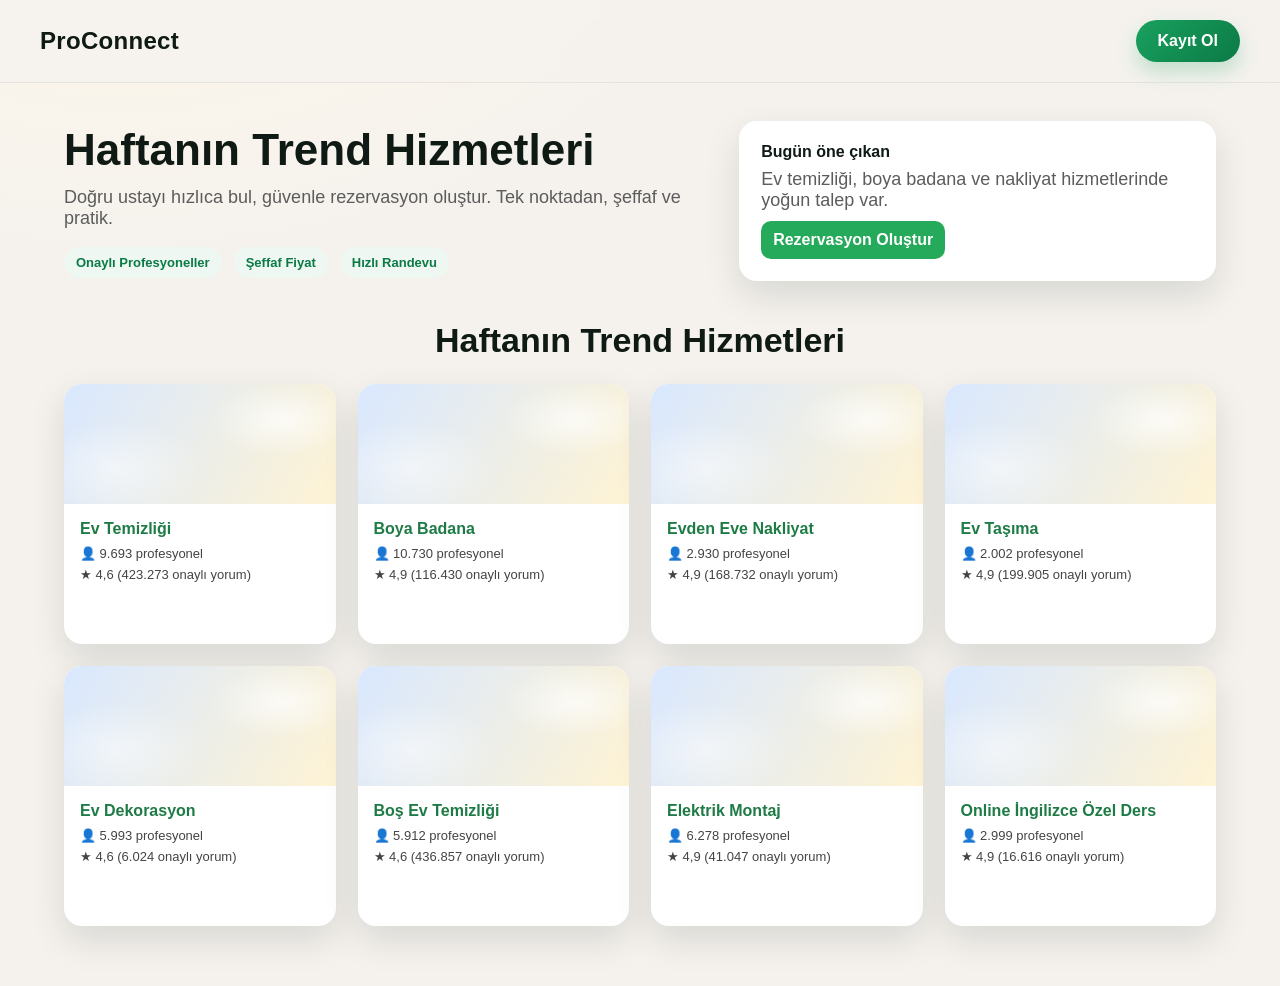
==== proconnect/src/main/resources/static/index.html @ a39aab66 "was edited frontend The main page was redesigned and a reservation button was created." ====
<!DOCTYPE html>
<html lang="tr">
<head>
    <meta charset="UTF-8">
    <meta name="viewport" content="width=device-width, initial-scale=1">
    <title>ProConnect - Ana Sayfa</title>
    <style>
        :root {
            --bg: #f5f2ee;
            --card: #ffffff;
            --ink: #0f1a14;
            --muted: #5c5c5c;
            --accent: #19a15f;
            --accent-2: #0b7a45;
            --accent-3: #0f4b2f;
            --shadow: 0 14px 36px rgba(6, 28, 18, 0.12);
            --radius: 18px;
        }

        * { box-sizing: border-box; }
        body {
            margin: 0;
            color: var(--ink);
            background: radial-gradient(1000px 600px at 10% -10%, #fff7e8 0%, transparent 60%),
                        radial-gradient(900px 500px at 90% -20%, #e9f7ef 0%, transparent 55%),
                        var(--bg);
            font-family: "Space Grotesk", "Trebuchet MS", sans-serif;
        }

        .navbar {
            display: flex;
            justify-content: space-between;
            align-items: center;
            padding: 20px 40px;
            position: sticky;
            top: 0;
            background: rgba(245, 242, 238, 0.9);
            backdrop-filter: blur(8px);
            border-bottom: 1px solid rgba(0,0,0,0.06);
            z-index: 10;
        }
        .logo {
            font-weight: 800;
            font-size: 24px;
            letter-spacing: 0.3px;
        }
        .btn-kayit {
            background: linear-gradient(135deg, var(--accent), var(--accent-2));
            color: #fff;
            text-decoration: none;
            padding: 12px 22px;
            border-radius: 999px;
            font-weight: 700;
            transition: transform 0.2s ease, box-shadow 0.2s ease;
            box-shadow: 0 10px 20px rgba(31, 164, 99, 0.25);
        }
        .btn-kayit:hover { transform: translateY(-2px); }

        .wrap {
            max-width: 1200px;
            margin: 0 auto;
            padding: 28px 24px 60px;
        }

        .hero {
            display: grid;
            grid-template-columns: 1.15fr 0.85fr;
            gap: 30px;
            align-items: center;
            margin: 10px 0 40px;
        }
        .hero h1 {
            font-size: clamp(28px, 4vw, 44px);
            margin: 0 0 12px;
        }
        .hero p {
            margin: 0;
            color: var(--muted);
            font-size: 18px;
        }
        .hero-card {
            background: var(--card);
            border-radius: var(--radius);
            padding: 22px;
            box-shadow: var(--shadow);
        }
        .hero-badges {
            display: flex;
            gap: 12px;
            flex-wrap: wrap;
            margin-top: 18px;
        }
        .badge {
            font-size: 13px;
            padding: 8px 12px;
            border-radius: 999px;
            background: #eef7f1;
            color: var(--accent-2);
            font-weight: 600;
        }

        .section-title {
            text-align: center;
            font-size: clamp(22px, 3vw, 34px);
            margin: 30px 0 24px;
            font-weight: 800;
        }

        .grid {
            display: grid;
            grid-template-columns: repeat(4, 1fr);
            gap: 22px;
        }

        .card {
            background: var(--card);
            border-radius: var(--radius);
            overflow: hidden;
            box-shadow: var(--shadow);
            display: flex;
            flex-direction: column;
            min-height: 260px;
            position: relative;
            transition: transform 0.2s ease, box-shadow 0.2s ease;
        }
        .card:hover {
            transform: translateY(-6px);
            box-shadow: 0 18px 44px rgba(6, 28, 18, 0.2);
        }
        .card-media {
            height: 120px;
            background: linear-gradient(120deg, #d9e8ff, #fef3d4);
            position: relative;
        }
        .card-media::after {
            content: "";
            position: absolute;
            inset: 0;
            background: radial-gradient(120px 60px at 80% 30%, rgba(255,255,255,0.7), transparent 60%),
                        radial-gradient(140px 80px at 20% 70%, rgba(255,255,255,0.5), transparent 60%);
        }
        .card-body {
            padding: 16px 16px 18px;
        }
        .card-title {
            margin: 0 0 8px;
            font-size: 16px;
            font-weight: 700;
            color: #1e7b46;
        }
        .meta {
            display: flex;
            gap: 10px;
            align-items: center;
            color: #444;
            font-size: 13px;
            margin-bottom: 6px;
        }
        .meta span { display: inline-flex; gap: 6px; align-items: center; }
        .btn-card {
            margin-top: 10px;
            display: inline-block;
            background: #25a95a;
            color: #fff;
            text-decoration: none;
            padding: 10px 12px;
            border-radius: 10px;
            font-weight: 700;
            text-align: center;
        }
        .card-action {
            position: absolute;
            inset: 0;
            display: flex;
            align-items: center;
            justify-content: center;
            background: linear-gradient(180deg, rgba(15, 75, 47, 0.05), rgba(15, 75, 47, 0.8));
            opacity: 0;
            pointer-events: none;
            transition: opacity 0.2s ease;
        }
        .card:hover .card-action {
            opacity: 1;
            pointer-events: auto;
        }
        .card-action .action-btn {
            background: #1db362;
            color: #fff;
            text-decoration: none;
            padding: 12px 18px;
            border-radius: 999px;
            font-weight: 800;
            letter-spacing: 0.3px;
            box-shadow: 0 10px 22px rgba(0, 0, 0, 0.18);
        }
        .card-action .action-btn:hover {
            background: #17a358;
        }

        @media (max-width: 980px) {
            .hero { grid-template-columns: 1fr; }
            .grid { grid-template-columns: repeat(2, 1fr); }
        }
        @media (max-width: 560px) {
            .navbar { padding: 16px 18px; }
            .wrap { padding: 20px 16px 50px; }
            .grid { grid-template-columns: 1fr; }
        }
    </style>
</head>
<body>
    <div class="navbar">
        <div class="logo">ProConnect</div>
        <a href="kayit.html" class="btn-kayit">Kayıt Ol</a>
    </div>

    <div class="wrap">
        <section class="hero">
            <div>
                <h1>Haftanın Trend Hizmetleri</h1>
                <p>Doğru ustayı hızlıca bul, güvenle rezervasyon oluştur. Tek noktadan, şeffaf ve pratik.</p>
                <div class="hero-badges">
                    <span class="badge">Onaylı Profesyoneller</span>
                    <span class="badge">Şeffaf Fiyat</span>
                    <span class="badge">Hızlı Randevu</span>
                </div>
            </div>
            <div class="hero-card">
                <strong>Bugün öne çıkan</strong>
                <p style="margin: 8px 0 0; color: var(--muted);">
                    Ev temizliği, boya badana ve nakliyat hizmetlerinde yoğun talep var.
                </p>
                <a class="btn-card" href="kayit.html">Rezervasyon Oluştur</a>
            </div>
        </section>

        <h2 class="section-title">Haftanın Trend Hizmetleri</h2>

        <section class="grid">
            <article class="card">
                <div class="card-media"></div>
                <div class="card-action"><a class="action-btn" href="kayit.html">Rezervasyon</a></div>
                <div class="card-body">
                    <h3 class="card-title">Ev Temizliği</h3>
                    <div class="meta"><span>👤 9.693 profesyonel</span></div>
                    <div class="meta"><span>★ 4,6 (423.273 onaylı yorum)</span></div>
                </div>
            </article>

            <article class="card">
                <div class="card-media"></div>
                <div class="card-action"><a class="action-btn" href="kayit.html">Rezervasyon</a></div>
                <div class="card-body">
                    <h3 class="card-title">Boya Badana</h3>
                    <div class="meta"><span>👤 10.730 profesyonel</span></div>
                    <div class="meta"><span>★ 4,9 (116.430 onaylı yorum)</span></div>
                </div>
            </article>

            <article class="card">
                <div class="card-media"></div>
                <div class="card-action"><a class="action-btn" href="kayit.html">Rezervasyon</a></div>
                <div class="card-body">
                    <h3 class="card-title">Evden Eve Nakliyat</h3>
                    <div class="meta"><span>👤 2.930 profesyonel</span></div>
                    <div class="meta"><span>★ 4,9 (168.732 onaylı yorum)</span></div>
                </div>
            </article>

            <article class="card">
                <div class="card-media"></div>
                <div class="card-action"><a class="action-btn" href="kayit.html">Rezervasyon</a></div>
                <div class="card-body">
                    <h3 class="card-title">Ev Taşıma</h3>
                    <div class="meta"><span>👤 2.002 profesyonel</span></div>
                    <div class="meta"><span>★ 4,9 (199.905 onaylı yorum)</span></div>
                </div>
            </article>

            <article class="card">
                <div class="card-media"></div>
                <div class="card-action"><a class="action-btn" href="kayit.html">Rezervasyon</a></div>
                <div class="card-body">
                    <h3 class="card-title">Ev Dekorasyon</h3>
                    <div class="meta"><span>👤 5.993 profesyonel</span></div>
                    <div class="meta"><span>★ 4,6 (6.024 onaylı yorum)</span></div>
                </div>
            </article>

            <article class="card">
                <div class="card-media"></div>
                <div class="card-action"><a class="action-btn" href="kayit.html">Rezervasyon</a></div>
                <div class="card-body">
                    <h3 class="card-title">Boş Ev Temizliği</h3>
                    <div class="meta"><span>👤 5.912 profesyonel</span></div>
                    <div class="meta"><span>★ 4,6 (436.857 onaylı yorum)</span></div>
                </div>
            </article>

            <article class="card">
                <div class="card-media"></div>
                <div class="card-action"><a class="action-btn" href="kayit.html">Rezervasyon</a></div>
                <div class="card-body">
                    <h3 class="card-title">Elektrik Montaj</h3>
                    <div class="meta"><span>👤 6.278 profesyonel</span></div>
                    <div class="meta"><span>★ 4,9 (41.047 onaylı yorum)</span></div>
                </div>
            </article>

            <article class="card">
                <div class="card-media"></div>
                <div class="card-action"><a class="action-btn" href="kayit.html">Rezervasyon</a></div>
                <div class="card-body">
                    <h3 class="card-title">Online İngilizce Özel Ders</h3>
                    <div class="meta"><span>👤 2.999 profesyonel</span></div>
                    <div class="meta"><span>★ 4,9 (16.616 onaylı yorum)</span></div>
                </div>
            </article>
        </section>
    </div>
</body>
</html>
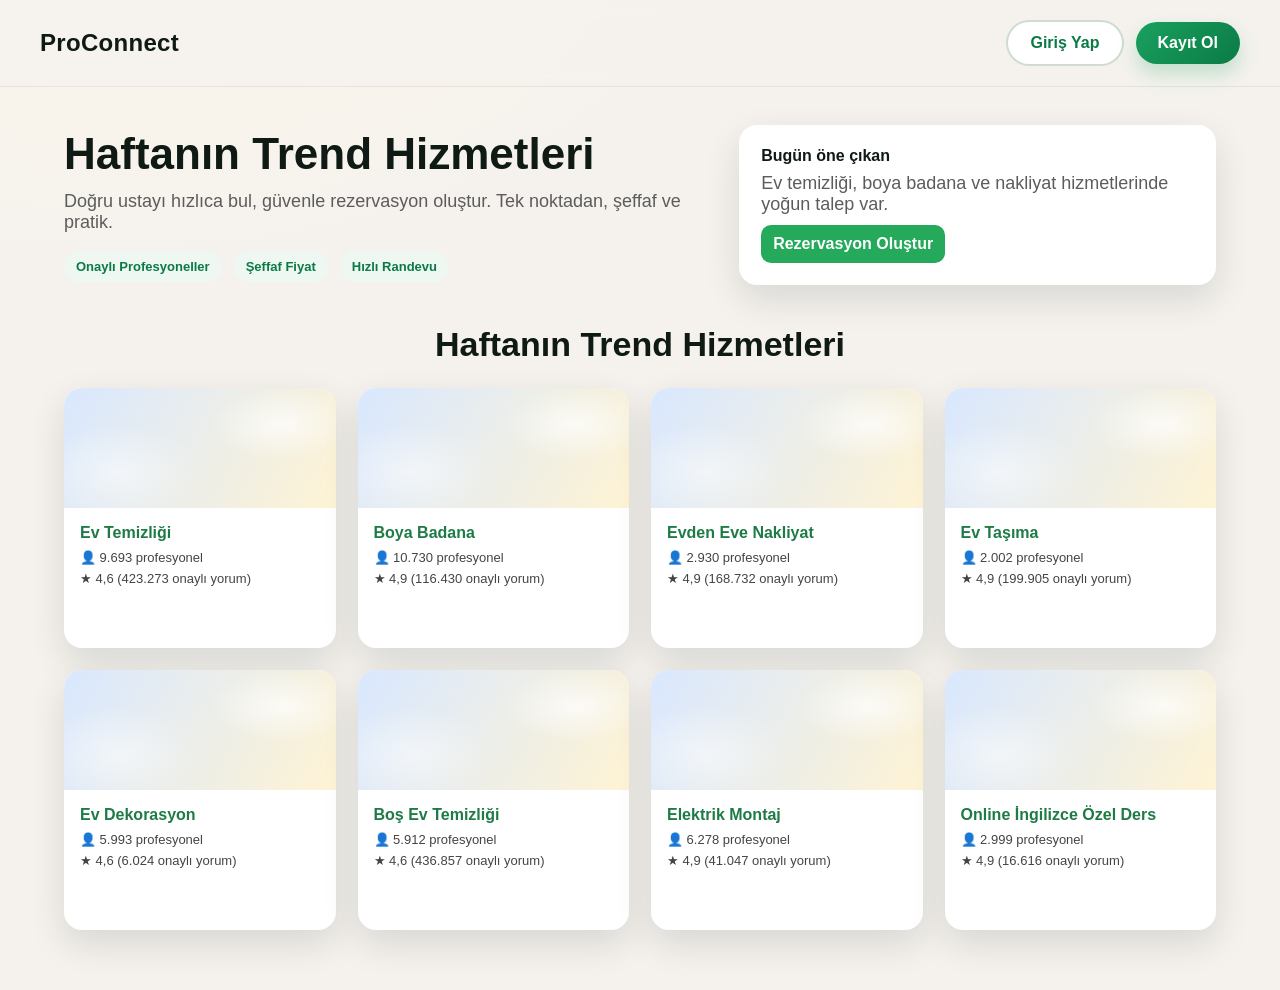
==== commit cf48a8c7: "JWT token has been added and a registration button has been added." ====
--- a/proconnect/src/main/resources/static/index.html
+++ b/proconnect/src/main/resources/static/index.html
@@ -55,6 +55,17 @@
             box-shadow: 0 10px 20px rgba(31, 164, 99, 0.25);
         }
         .btn-kayit:hover { transform: translateY(-2px); }
+        .nav-actions { display: flex; gap: 12px; align-items: center; }
+        .btn-outline {
+            background: #ffffff;
+            color: var(--accent-2);
+            border: 2px solid rgba(15, 75, 47, 0.2);
+            box-shadow: none;
+        }
+        .btn-outline:hover {
+            border-color: rgba(15, 75, 47, 0.35);
+            transform: translateY(-2px);
+        }
 
         .wrap {
             max-width: 1200px;
@@ -211,7 +222,10 @@
 <body>
     <div class="navbar">
         <div class="logo">ProConnect</div>
-        <a href="kayit.html" class="btn-kayit">Kayıt Ol</a>
+        <div class="nav-actions">
+            <a href="login.html" class="btn-kayit btn-outline">Giriş Yap</a>
+            <a href="kayit.html" class="btn-kayit">Kayıt Ol</a>
+        </div>
     </div>
 
     <div class="wrap">
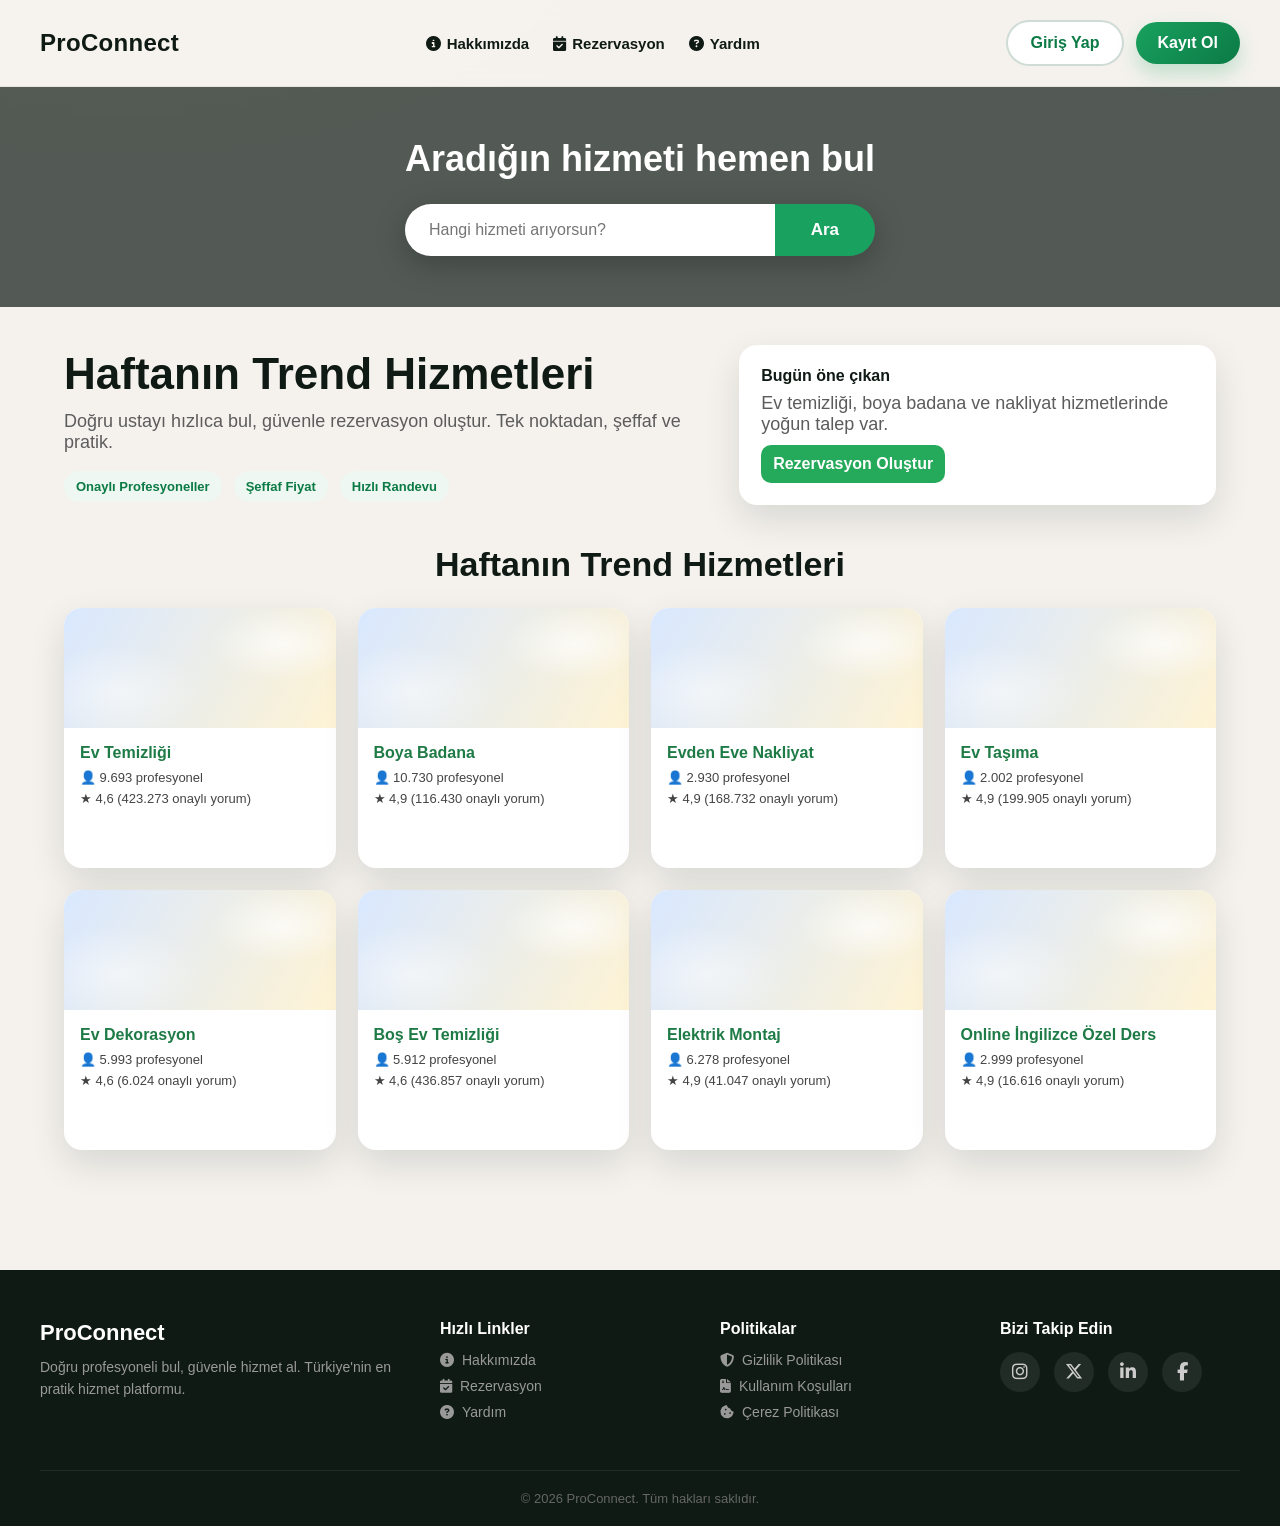
==== commit 27b2e586: "external css and cookie table added" ====
--- a/proconnect/src/main/resources/static/index.html
+++ b/proconnect/src/main/resources/static/index.html
@@ -4,227 +4,31 @@
     <meta charset="UTF-8">
     <meta name="viewport" content="width=device-width, initial-scale=1">
     <title>ProConnect - Ana Sayfa</title>
-    <style>
-        :root {
-            --bg: #f5f2ee;
-            --card: #ffffff;
-            --ink: #0f1a14;
-            --muted: #5c5c5c;
-            --accent: #19a15f;
-            --accent-2: #0b7a45;
-            --accent-3: #0f4b2f;
-            --shadow: 0 14px 36px rgba(6, 28, 18, 0.12);
-            --radius: 18px;
-        }
-
-        * { box-sizing: border-box; }
-        body {
-            margin: 0;
-            color: var(--ink);
-            background: radial-gradient(1000px 600px at 10% -10%, #fff7e8 0%, transparent 60%),
-                        radial-gradient(900px 500px at 90% -20%, #e9f7ef 0%, transparent 55%),
-                        var(--bg);
-            font-family: "Space Grotesk", "Trebuchet MS", sans-serif;
-        }
-
-        .navbar {
-            display: flex;
-            justify-content: space-between;
-            align-items: center;
-            padding: 20px 40px;
-            position: sticky;
-            top: 0;
-            background: rgba(245, 242, 238, 0.9);
-            backdrop-filter: blur(8px);
-            border-bottom: 1px solid rgba(0,0,0,0.06);
-            z-index: 10;
-        }
-        .logo {
-            font-weight: 800;
-            font-size: 24px;
-            letter-spacing: 0.3px;
-        }
-        .btn-kayit {
-            background: linear-gradient(135deg, var(--accent), var(--accent-2));
-            color: #fff;
-            text-decoration: none;
-            padding: 12px 22px;
-            border-radius: 999px;
-            font-weight: 700;
-            transition: transform 0.2s ease, box-shadow 0.2s ease;
-            box-shadow: 0 10px 20px rgba(31, 164, 99, 0.25);
-        }
-        .btn-kayit:hover { transform: translateY(-2px); }
-        .nav-actions { display: flex; gap: 12px; align-items: center; }
-        .btn-outline {
-            background: #ffffff;
-            color: var(--accent-2);
-            border: 2px solid rgba(15, 75, 47, 0.2);
-            box-shadow: none;
-        }
-        .btn-outline:hover {
-            border-color: rgba(15, 75, 47, 0.35);
-            transform: translateY(-2px);
-        }
-
-        .wrap {
-            max-width: 1200px;
-            margin: 0 auto;
-            padding: 28px 24px 60px;
-        }
-
-        .hero {
-            display: grid;
-            grid-template-columns: 1.15fr 0.85fr;
-            gap: 30px;
-            align-items: center;
-            margin: 10px 0 40px;
-        }
-        .hero h1 {
-            font-size: clamp(28px, 4vw, 44px);
-            margin: 0 0 12px;
-        }
-        .hero p {
-            margin: 0;
-            color: var(--muted);
-            font-size: 18px;
-        }
-        .hero-card {
-            background: var(--card);
-            border-radius: var(--radius);
-            padding: 22px;
-            box-shadow: var(--shadow);
-        }
-        .hero-badges {
-            display: flex;
-            gap: 12px;
-            flex-wrap: wrap;
-            margin-top: 18px;
-        }
-        .badge {
-            font-size: 13px;
-            padding: 8px 12px;
-            border-radius: 999px;
-            background: #eef7f1;
-            color: var(--accent-2);
-            font-weight: 600;
-        }
-
-        .section-title {
-            text-align: center;
-            font-size: clamp(22px, 3vw, 34px);
-            margin: 30px 0 24px;
-            font-weight: 800;
-        }
-
-        .grid {
-            display: grid;
-            grid-template-columns: repeat(4, 1fr);
-            gap: 22px;
-        }
-
-        .card {
-            background: var(--card);
-            border-radius: var(--radius);
-            overflow: hidden;
-            box-shadow: var(--shadow);
-            display: flex;
-            flex-direction: column;
-            min-height: 260px;
-            position: relative;
-            transition: transform 0.2s ease, box-shadow 0.2s ease;
-        }
-        .card:hover {
-            transform: translateY(-6px);
-            box-shadow: 0 18px 44px rgba(6, 28, 18, 0.2);
-        }
-        .card-media {
-            height: 120px;
-            background: linear-gradient(120deg, #d9e8ff, #fef3d4);
-            position: relative;
-        }
-        .card-media::after {
-            content: "";
-            position: absolute;
-            inset: 0;
-            background: radial-gradient(120px 60px at 80% 30%, rgba(255,255,255,0.7), transparent 60%),
-                        radial-gradient(140px 80px at 20% 70%, rgba(255,255,255,0.5), transparent 60%);
-        }
-        .card-body {
-            padding: 16px 16px 18px;
-        }
-        .card-title {
-            margin: 0 0 8px;
-            font-size: 16px;
-            font-weight: 700;
-            color: #1e7b46;
-        }
-        .meta {
-            display: flex;
-            gap: 10px;
-            align-items: center;
-            color: #444;
-            font-size: 13px;
-            margin-bottom: 6px;
-        }
-        .meta span { display: inline-flex; gap: 6px; align-items: center; }
-        .btn-card {
-            margin-top: 10px;
-            display: inline-block;
-            background: #25a95a;
-            color: #fff;
-            text-decoration: none;
-            padding: 10px 12px;
-            border-radius: 10px;
-            font-weight: 700;
-            text-align: center;
-        }
-        .card-action {
-            position: absolute;
-            inset: 0;
-            display: flex;
-            align-items: center;
-            justify-content: center;
-            background: linear-gradient(180deg, rgba(15, 75, 47, 0.05), rgba(15, 75, 47, 0.8));
-            opacity: 0;
-            pointer-events: none;
-            transition: opacity 0.2s ease;
-        }
-        .card:hover .card-action {
-            opacity: 1;
-            pointer-events: auto;
-        }
-        .card-action .action-btn {
-            background: #1db362;
-            color: #fff;
-            text-decoration: none;
-            padding: 12px 18px;
-            border-radius: 999px;
-            font-weight: 800;
-            letter-spacing: 0.3px;
-            box-shadow: 0 10px 22px rgba(0, 0, 0, 0.18);
-        }
-        .card-action .action-btn:hover {
-            background: #17a358;
-        }
-
-        @media (max-width: 980px) {
-            .hero { grid-template-columns: 1fr; }
-            .grid { grid-template-columns: repeat(2, 1fr); }
-        }
-        @media (max-width: 560px) {
-            .navbar { padding: 16px 18px; }
-            .wrap { padding: 20px 16px 50px; }
-            .grid { grid-template-columns: 1fr; }
-        }
-    </style>
+    <link rel="stylesheet" href="css/style.css">
+    <link rel="stylesheet" href="https://cdnjs.cloudflare.com/ajax/libs/font-awesome/6.5.1/css/all.min.css">
 </head>
 <body>
     <div class="navbar">
         <div class="logo">ProConnect</div>
+        <nav class="nav-links">
+            <a href="#hakkimizda"><i class="fa-solid fa-circle-info"></i> Hakkımızda</a>
+            <a href="#rezervasyon"><i class="fa-solid fa-calendar-check"></i> Rezervasyon</a>
+            <a href="#yardim"><i class="fa-solid fa-circle-question"></i> Yardım</a>
+        </nav>
         <div class="nav-actions">
             <a href="login.html" class="btn-kayit btn-outline">Giriş Yap</a>
             <a href="kayit.html" class="btn-kayit">Kayıt Ol</a>
+        </div>
+    </div>
+
+    <div class="search-banner">
+        <div class="search-banner-overlay"></div>
+        <div class="search-banner-content">
+            <h2>Aradığın hizmeti hemen bul</h2>
+            <div class="search-box">
+                <input type="text" id="search-input" placeholder="Hangi hizmeti arıyorsun?">
+                <button onclick="hizmetAra()">Ara</button>
+            </div>
         </div>
     </div>
 
@@ -250,7 +54,7 @@
 
         <h2 class="section-title">Haftanın Trend Hizmetleri</h2>
 
-        <section class="grid">
+        <section class="grid" id="rezervasyon">
             <article class="card">
                 <div class="card-media"></div>
                 <div class="card-action"><a class="action-btn" href="kayit.html">Rezervasyon</a></div>
@@ -332,5 +136,38 @@
             </article>
         </section>
     </div>
+
+    <footer class="footer">
+        <div class="footer-wrap">
+            <div class="footer-col" id="hakkimizda">
+                <div class="footer-logo">ProConnect</div>
+                <p class="footer-desc">Doğru profesyoneli bul, güvenle hizmet al. Türkiye'nin en pratik hizmet platformu.</p>
+            </div>
+            <div class="footer-col">
+                <h4>Hızlı Linkler</h4>
+                <a href="#hakkimizda"><i class="fa-solid fa-circle-info"></i> Hakkımızda</a>
+                <a href="#rezervasyon"><i class="fa-solid fa-calendar-check"></i> Rezervasyon</a>
+                <a href="#yardim"><i class="fa-solid fa-circle-question"></i> Yardım</a>
+            </div>
+            <div class="footer-col">
+                <h4>Politikalar</h4>
+                <a href="#"><i class="fa-solid fa-shield-halved"></i> Gizlilik Politikası</a>
+                <a href="#"><i class="fa-solid fa-file-contract"></i> Kullanım Koşulları</a>
+                <a href="#"><i class="fa-solid fa-cookie-bite"></i> Çerez Politikası</a>
+            </div>
+            <div class="footer-col">
+                <h4>Bizi Takip Edin</h4>
+                <div class="footer-socials">
+                    <a href="#" title="Instagram"><i class="fa-brands fa-instagram"></i></a>
+                    <a href="#" title="Twitter"><i class="fa-brands fa-x-twitter"></i></a>
+                    <a href="#" title="LinkedIn"><i class="fa-brands fa-linkedin-in"></i></a>
+                    <a href="#" title="Facebook"><i class="fa-brands fa-facebook-f"></i></a>
+                </div>
+            </div>
+        </div>
+        <div class="footer-bottom">
+            &copy; 2026 ProConnect. Tüm hakları saklıdır.
+        </div>
+    </footer>
 </body>
 </html>
--- a/proconnect/src/main/resources/static/css/style.css
+++ b/proconnect/src/main/resources/static/css/style.css
@@ -0,0 +1,371 @@
+:root {
+    --bg: #f5f2ee;
+    --card: #ffffff;
+    --ink: #0f1a14;
+    --muted: #5c5c5c;
+    --accent: #19a15f;
+    --accent-2: #0b7a45;
+    --accent-3: #0f4b2f;
+    --shadow: 0 14px 36px rgba(6, 28, 18, 0.12);
+    --radius: 18px;
+}
+
+html { scroll-behavior: smooth; }
+* { box-sizing: border-box; }
+body {
+    margin: 0;
+    color: var(--ink);
+    background: radial-gradient(1000px 600px at 10% -10%, #fff7e8 0%, transparent 60%),
+                radial-gradient(900px 500px at 90% -20%, #e9f7ef 0%, transparent 55%),
+                var(--bg);
+    font-family: "Space Grotesk", "Trebuchet MS", sans-serif;
+}
+
+.navbar {
+    display: flex;
+    justify-content: space-between;
+    align-items: center;
+    padding: 20px 40px;
+    position: sticky;
+    top: 0;
+    background: rgba(245, 242, 238, 0.9);
+    backdrop-filter: blur(8px);
+    border-bottom: 1px solid rgba(0,0,0,0.06);
+    z-index: 10;
+}
+.logo {
+    font-weight: 800;
+    font-size: 24px;
+    letter-spacing: 0.3px;
+}
+.btn-kayit {
+    background: linear-gradient(135deg, var(--accent), var(--accent-2));
+    color: #fff;
+    text-decoration: none;
+    padding: 12px 22px;
+    border-radius: 999px;
+    font-weight: 700;
+    transition: transform 0.2s ease, box-shadow 0.2s ease;
+    box-shadow: 0 10px 20px rgba(31, 164, 99, 0.25);
+}
+.btn-kayit:hover { transform: translateY(-2px); }
+.nav-links {
+    display: flex;
+    gap: 24px;
+    align-items: center;
+}
+.nav-links a {
+    text-decoration: none;
+    color: var(--ink);
+    font-weight: 600;
+    font-size: 15px;
+    transition: color 0.2s ease;
+    display: inline-flex;
+    align-items: center;
+    gap: 6px;
+}
+.nav-links a:hover {
+    color: var(--accent);
+}
+.nav-actions { display: flex; gap: 12px; align-items: center; }
+.btn-outline {
+    background: #ffffff;
+    color: var(--accent-2);
+    border: 2px solid rgba(15, 75, 47, 0.2);
+    box-shadow: none;
+}
+.btn-outline:hover {
+    border-color: rgba(15, 75, 47, 0.35);
+    transform: translateY(-2px);
+}
+
+/* Search Banner */
+.search-banner {
+    position: relative;
+    background: url('https://images.unsplash.com/photo-1504384308090-c894fdcc538d?w=1400&q=80') center/cover no-repeat;
+    min-height: 220px;
+    display: flex;
+    align-items: center;
+    justify-content: center;
+}
+.search-banner-overlay {
+    position: absolute;
+    inset: 0;
+    background: rgba(15, 26, 20, 0.7);
+}
+.search-banner-content {
+    position: relative;
+    z-index: 1;
+    text-align: center;
+    padding: 40px 24px;
+}
+.search-banner-content h2 {
+    color: #fff;
+    font-size: clamp(22px, 3.5vw, 36px);
+    margin: 0 0 24px;
+    font-weight: 800;
+}
+.search-box {
+    display: flex;
+    max-width: 560px;
+    margin: 0 auto;
+    border-radius: 999px;
+    overflow: hidden;
+    box-shadow: 0 8px 30px rgba(0,0,0,0.25);
+}
+.search-box input {
+    flex: 1;
+    border: none;
+    outline: none;
+    padding: 16px 24px;
+    font-size: 16px;
+    font-family: inherit;
+}
+.search-box button {
+    background: var(--accent);
+    color: #fff;
+    border: none;
+    padding: 16px 36px;
+    font-size: 17px;
+    font-weight: 700;
+    cursor: pointer;
+    font-family: inherit;
+    transition: background 0.2s ease;
+}
+.search-box button:hover {
+    background: var(--accent-2);
+}
+
+.wrap {
+    max-width: 1200px;
+    margin: 0 auto;
+    padding: 28px 24px 60px;
+}
+
+.hero {
+    display: grid;
+    grid-template-columns: 1.15fr 0.85fr;
+    gap: 30px;
+    align-items: center;
+    margin: 10px 0 40px;
+}
+.hero h1 {
+    font-size: clamp(28px, 4vw, 44px);
+    margin: 0 0 12px;
+}
+.hero p {
+    margin: 0;
+    color: var(--muted);
+    font-size: 18px;
+}
+.hero-card {
+    background: var(--card);
+    border-radius: var(--radius);
+    padding: 22px;
+    box-shadow: var(--shadow);
+}
+.hero-badges {
+    display: flex;
+    gap: 12px;
+    flex-wrap: wrap;
+    margin-top: 18px;
+}
+.badge {
+    font-size: 13px;
+    padding: 8px 12px;
+    border-radius: 999px;
+    background: #eef7f1;
+    color: var(--accent-2);
+    font-weight: 600;
+}
+
+.section-title {
+    text-align: center;
+    font-size: clamp(22px, 3vw, 34px);
+    margin: 30px 0 24px;
+    font-weight: 800;
+}
+
+.grid {
+    display: grid;
+    grid-template-columns: repeat(4, 1fr);
+    gap: 22px;
+}
+
+.card {
+    background: var(--card);
+    border-radius: var(--radius);
+    overflow: hidden;
+    box-shadow: var(--shadow);
+    display: flex;
+    flex-direction: column;
+    min-height: 260px;
+    position: relative;
+    transition: transform 0.2s ease, box-shadow 0.2s ease;
+}
+.card:hover {
+    transform: translateY(-6px);
+    box-shadow: 0 18px 44px rgba(6, 28, 18, 0.2);
+}
+.card-media {
+    height: 120px;
+    background: linear-gradient(120deg, #d9e8ff, #fef3d4);
+    position: relative;
+}
+.card-media::after {
+    content: "";
+    position: absolute;
+    inset: 0;
+    background: radial-gradient(120px 60px at 80% 30%, rgba(255,255,255,0.7), transparent 60%),
+                radial-gradient(140px 80px at 20% 70%, rgba(255,255,255,0.5), transparent 60%);
+}
+.card-body {
+    padding: 16px 16px 18px;
+}
+.card-title {
+    margin: 0 0 8px;
+    font-size: 16px;
+    font-weight: 700;
+    color: #1e7b46;
+}
+.meta {
+    display: flex;
+    gap: 10px;
+    align-items: center;
+    color: #444;
+    font-size: 13px;
+    margin-bottom: 6px;
+}
+.meta span { display: inline-flex; gap: 6px; align-items: center; }
+.btn-card {
+    margin-top: 10px;
+    display: inline-block;
+    background: #25a95a;
+    color: #fff;
+    text-decoration: none;
+    padding: 10px 12px;
+    border-radius: 10px;
+    font-weight: 700;
+    text-align: center;
+}
+.card-action {
+    position: absolute;
+    inset: 0;
+    display: flex;
+    align-items: center;
+    justify-content: center;
+    background: linear-gradient(180deg, rgba(15, 75, 47, 0.05), rgba(15, 75, 47, 0.8));
+    opacity: 0;
+    pointer-events: none;
+    transition: opacity 0.2s ease;
+}
+.card:hover .card-action {
+    opacity: 1;
+    pointer-events: auto;
+}
+.card-action .action-btn {
+    background: #1db362;
+    color: #fff;
+    text-decoration: none;
+    padding: 12px 18px;
+    border-radius: 999px;
+    font-weight: 800;
+    letter-spacing: 0.3px;
+    box-shadow: 0 10px 22px rgba(0, 0, 0, 0.18);
+}
+.card-action .action-btn:hover {
+    background: #17a358;
+}
+
+/* Footer */
+.footer {
+    background: var(--ink);
+    color: #ccc;
+    padding: 50px 40px 0;
+    margin-top: 60px;
+}
+.footer-wrap {
+    max-width: 1200px;
+    margin: 0 auto;
+    display: grid;
+    grid-template-columns: 1.5fr 1fr 1fr 1fr;
+    gap: 40px;
+}
+.footer-logo {
+    font-weight: 800;
+    font-size: 22px;
+    color: #fff;
+    margin-bottom: 10px;
+}
+.footer-desc {
+    font-size: 14px;
+    line-height: 1.6;
+    color: #999;
+    margin: 0;
+}
+.footer-col h4 {
+    color: #fff;
+    margin: 0 0 14px;
+    font-size: 16px;
+}
+.footer-col a {
+    display: flex;
+    align-items: center;
+    gap: 8px;
+    color: #999;
+    text-decoration: none;
+    font-size: 14px;
+    margin-bottom: 10px;
+    transition: color 0.2s ease;
+}
+.footer-col a:hover {
+    color: var(--accent);
+}
+.footer-socials {
+    display: flex;
+    gap: 14px;
+}
+.footer-socials a {
+    display: flex;
+    align-items: center;
+    justify-content: center;
+    width: 40px;
+    height: 40px;
+    border-radius: 50%;
+    background: rgba(255,255,255,0.08);
+    color: #ccc;
+    font-size: 18px;
+    transition: background 0.2s ease, color 0.2s ease;
+    margin-bottom: 0;
+}
+.footer-socials a:hover {
+    background: var(--accent);
+    color: #fff;
+}
+.footer-bottom {
+    text-align: center;
+    font-size: 13px;
+    color: #666;
+    border-top: 1px solid rgba(255,255,255,0.08);
+    margin-top: 40px;
+    padding: 20px 0;
+}
+
+@media (max-width: 980px) {
+    .hero { grid-template-columns: 1fr; }
+    .grid { grid-template-columns: repeat(2, 1fr); }
+    .footer-wrap { grid-template-columns: repeat(2, 1fr); }
+}
+@media (max-width: 560px) {
+    .navbar { padding: 16px 18px; flex-wrap: wrap; gap: 10px; }
+    .nav-links { gap: 14px; }
+    .nav-links a { font-size: 13px; }
+    .search-banner { min-height: 180px; }
+    .search-box { flex-direction: column; border-radius: 14px; }
+    .search-box input { border-radius: 0; }
+    .search-box button { border-radius: 0; }
+    .wrap { padding: 20px 16px 50px; }
+    .grid { grid-template-columns: 1fr; }
+    .footer { padding: 30px 20px 0; }
+    .footer-wrap { grid-template-columns: 1fr; gap: 28px; }
+}
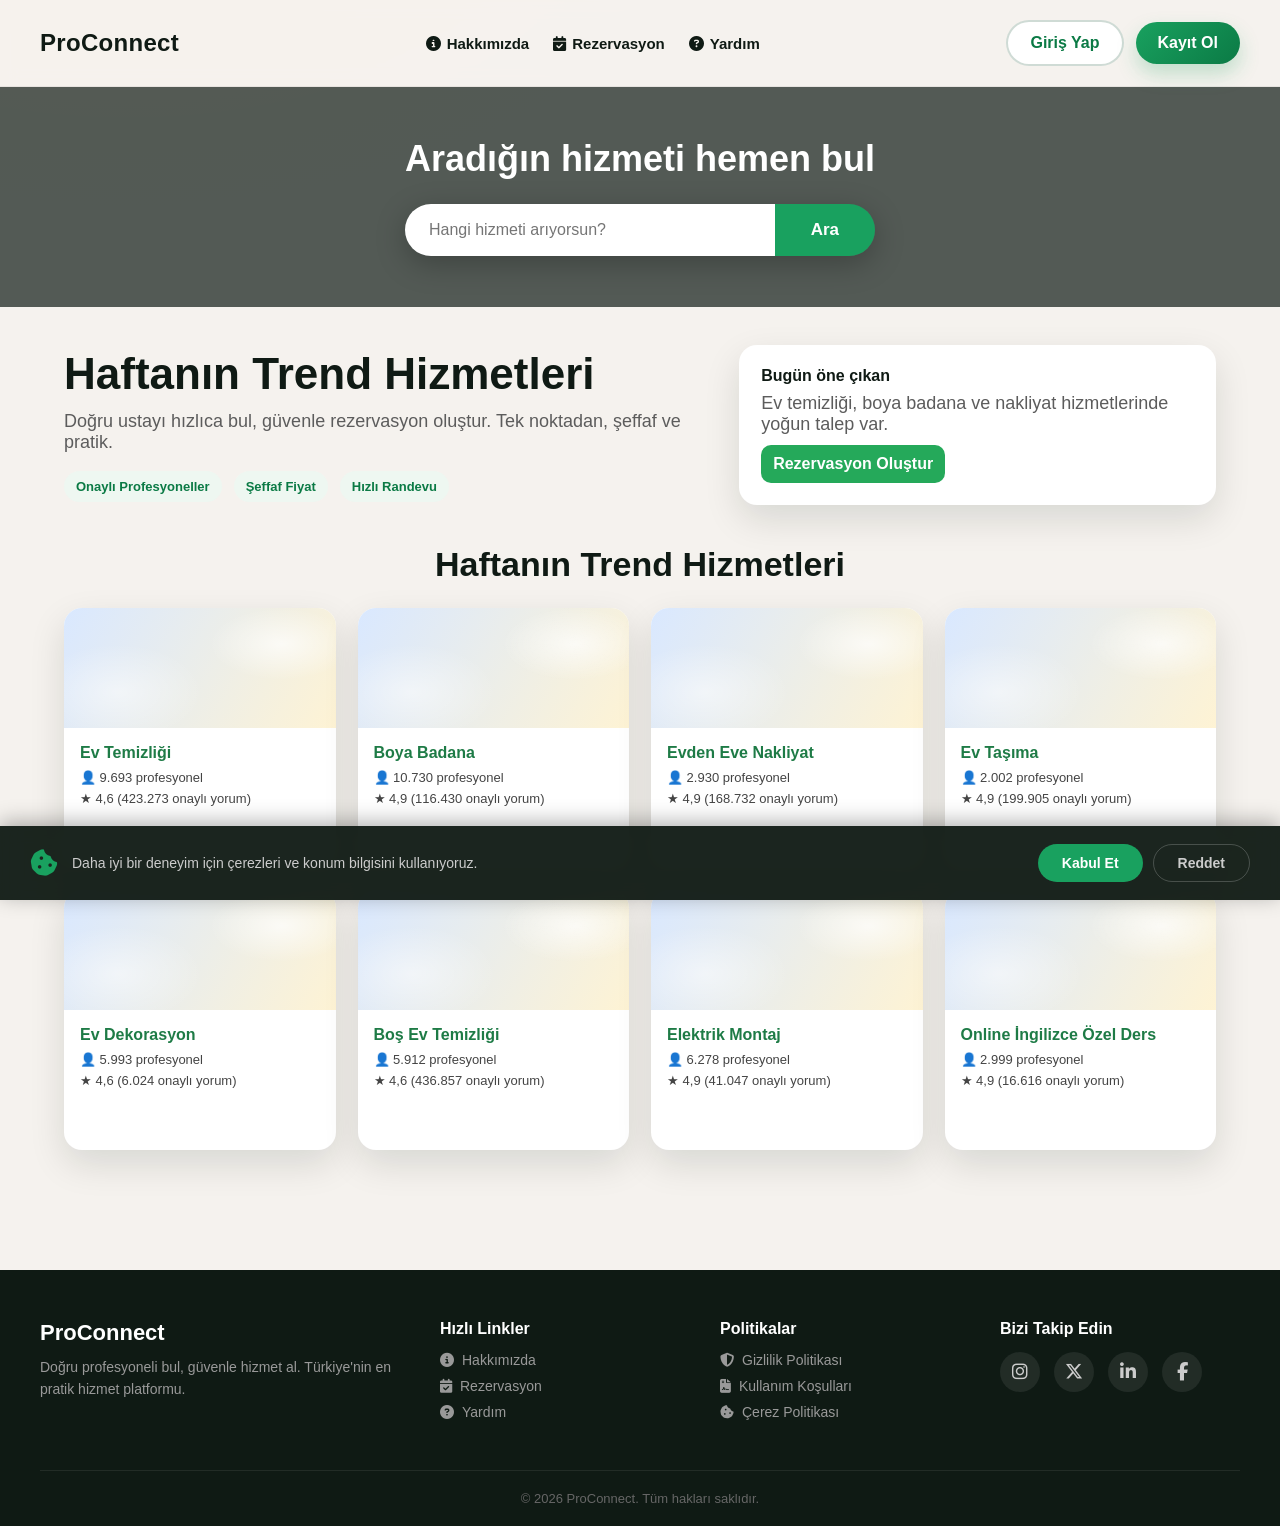
==== commit 4838d3aa: "cerez settings" ====
--- a/proconnect/src/main/resources/static/index.html
+++ b/proconnect/src/main/resources/static/index.html
@@ -29,6 +29,14 @@
                 <input type="text" id="search-input" placeholder="Hangi hizmeti arıyorsun?">
                 <button onclick="hizmetAra()">Ara</button>
             </div>
+        </div>
+    </div>
+
+    <div id="arama-sonuclari" class="arama-sonuclari" style="display:none;">
+        <div class="wrap">
+            <div id="ai-oneri" class="ai-oneri"></div>
+            <div id="sonuc-grid" class="grid"></div>
+            <p id="sonuc-yok" style="display:none; text-align:center; color:var(--muted);">Sonuç bulunamadı.</p>
         </div>
     </div>
 
@@ -169,5 +177,18 @@
             &copy; 2026 ProConnect. Tüm hakları saklıdır.
         </div>
     </footer>
+
+    <div id="cerez-banner" class="cerez-banner" style="display:none;">
+        <div class="cerez-icerik">
+            <i class="fa-solid fa-cookie-bite"></i>
+            <p>Daha iyi bir deneyim için çerezleri ve konum bilgisini kullanıyoruz.</p>
+        </div>
+        <div class="cerez-butonlar">
+            <button onclick="cerezKabulEt()">Kabul Et</button>
+            <button onclick="cerezReddet()" class="cerez-reddet">Reddet</button>
+        </div>
+    </div>
+    <script src="js/cookie-consent.js"></script>
+    <script src="js/arama.js"></script>
 </body>
 </html>
--- a/proconnect/src/main/resources/static/css/style.css
+++ b/proconnect/src/main/resources/static/css/style.css
@@ -136,6 +136,29 @@
     background: var(--accent-2);
 }
 
+/* Arama Sonuclari */
+.arama-sonuclari {
+    background: #eef7f1;
+    padding: 30px 0;
+    border-bottom: 1px solid rgba(0,0,0,0.06);
+}
+.ai-oneri {
+    background: var(--card);
+    padding: 16px 20px;
+    border-radius: 12px;
+    font-size: 15px;
+    color: var(--accent-3);
+    margin-bottom: 20px;
+    display: flex;
+    align-items: center;
+    gap: 10px;
+    box-shadow: 0 4px 12px rgba(0,0,0,0.06);
+}
+.ai-oneri i {
+    font-size: 20px;
+    color: var(--accent);
+}
+
 .wrap {
     max-width: 1200px;
     margin: 0 auto;
@@ -349,6 +372,69 @@
     border-top: 1px solid rgba(255,255,255,0.08);
     margin-top: 40px;
     padding: 20px 0;
+}
+
+/* Cerez Banner */
+.cerez-banner {
+    position: fixed;
+    bottom: 0;
+    left: 0;
+    right: 0;
+    background: rgba(15, 26, 20, 0.95);
+    color: #fff;
+    padding: 18px 30px;
+    display: flex;
+    align-items: center;
+    justify-content: space-between;
+    gap: 20px;
+    z-index: 9999;
+    backdrop-filter: blur(10px);
+    box-shadow: 0 -4px 20px rgba(0,0,0,0.3);
+}
+.cerez-icerik {
+    display: flex;
+    align-items: center;
+    gap: 14px;
+    flex: 1;
+}
+.cerez-icerik i {
+    font-size: 28px;
+    color: var(--accent);
+}
+.cerez-icerik p {
+    margin: 0;
+    font-size: 14px;
+    line-height: 1.5;
+    color: #ccc;
+}
+.cerez-butonlar {
+    display: flex;
+    gap: 10px;
+}
+.cerez-butonlar button {
+    padding: 10px 24px;
+    border: none;
+    border-radius: 999px;
+    font-weight: 700;
+    font-size: 14px;
+    cursor: pointer;
+    font-family: inherit;
+    transition: transform 0.2s ease, background 0.2s ease;
+    background: var(--accent);
+    color: #fff;
+}
+.cerez-butonlar button:hover {
+    transform: translateY(-2px);
+    background: var(--accent-2);
+}
+.cerez-butonlar .cerez-reddet {
+    background: transparent;
+    border: 1px solid rgba(255,255,255,0.2);
+    color: #ccc;
+}
+.cerez-butonlar .cerez-reddet:hover {
+    background: rgba(255,255,255,0.1);
+    transform: translateY(-2px);
 }
 
 @media (max-width: 980px) {
@@ -368,4 +454,6 @@
     .grid { grid-template-columns: 1fr; }
     .footer { padding: 30px 20px 0; }
     .footer-wrap { grid-template-columns: 1fr; gap: 28px; }
-}
+    .cerez-banner { flex-direction: column; text-align: center; padding: 16px 20px; }
+    .cerez-icerik { flex-direction: column; }
+}
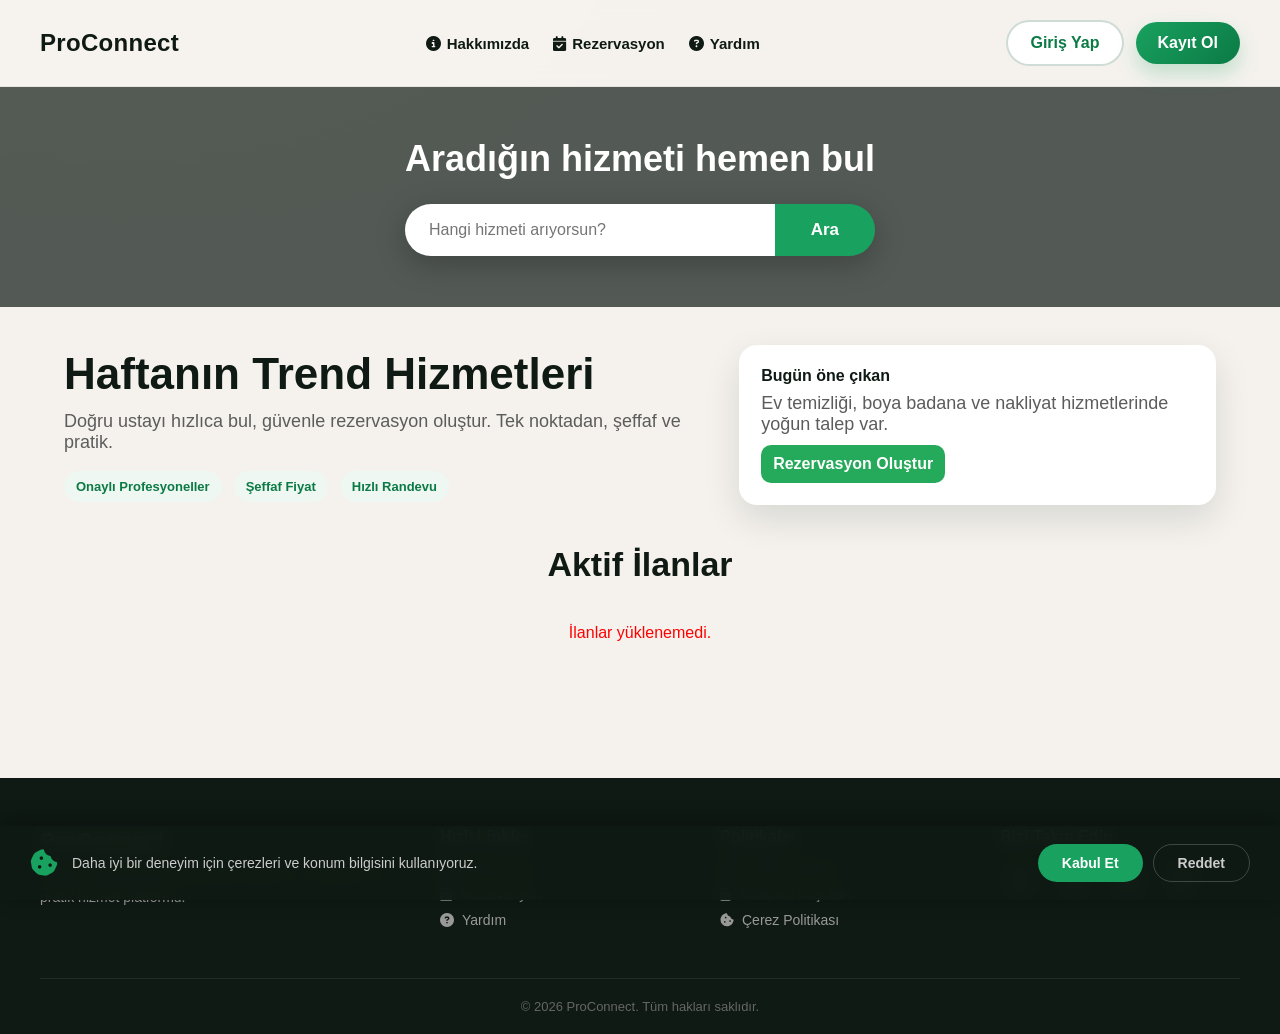
==== commit c0cad95b: "login process edited and Cities and districts have been added to the dropdown list." ====
--- a/proconnect/src/main/resources/static/index.html
+++ b/proconnect/src/main/resources/static/index.html
@@ -5,6 +5,9 @@
     <meta name="viewport" content="width=device-width, initial-scale=1">
     <title>ProConnect - Ana Sayfa</title>
     <link rel="stylesheet" href="css/style.css">
+    <link rel="stylesheet" href="css/navbar.css">
+    <link rel="stylesheet" href="css/footer.css">
+    <link rel="stylesheet" href="css/components.css">
     <link rel="stylesheet" href="https://cdnjs.cloudflare.com/ajax/libs/font-awesome/6.5.1/css/all.min.css">
 </head>
 <body>
@@ -25,18 +28,13 @@
         <div class="search-banner-overlay"></div>
         <div class="search-banner-content">
             <h2>Aradığın hizmeti hemen bul</h2>
-            <div class="search-box">
-                <input type="text" id="search-input" placeholder="Hangi hizmeti arıyorsun?">
-                <button onclick="hizmetAra()">Ara</button>
+            <div class="search-wrapper">
+                <div class="search-box">
+                    <input type="text" id="search-input" placeholder="Hangi hizmeti arıyorsun?">
+                    <button onclick="hizmetAra()">Ara</button>
+                </div>
+                <div id="search-dropdown" class="search-dropdown" style="display:none;"></div>
             </div>
-        </div>
-    </div>
-
-    <div id="arama-sonuclari" class="arama-sonuclari" style="display:none;">
-        <div class="wrap">
-            <div id="ai-oneri" class="ai-oneri"></div>
-            <div id="sonuc-grid" class="grid"></div>
-            <p id="sonuc-yok" style="display:none; text-align:center; color:var(--muted);">Sonuç bulunamadı.</p>
         </div>
     </div>
 
@@ -56,92 +54,30 @@
                 <p style="margin: 8px 0 0; color: var(--muted);">
                     Ev temizliği, boya badana ve nakliyat hizmetlerinde yoğun talep var.
                 </p>
-                <a class="btn-card" href="kayit.html">Rezervasyon Oluştur</a>
+                <a class="btn-card" href="#" onclick="rezervasyonKontrol(event)">Rezervasyon Oluştur</a>
             </div>
         </section>
 
-        <h2 class="section-title">Haftanın Trend Hizmetleri</h2>
+        <h2 class="section-title">Aktif İlanlar</h2>
 
         <section class="grid" id="rezervasyon">
-            <article class="card">
-                <div class="card-media"></div>
-                <div class="card-action"><a class="action-btn" href="kayit.html">Rezervasyon</a></div>
+            <article class="card ilan-olustur-card" id="ilan-olustur-card" style="display:none;">
                 <div class="card-body">
-                    <h3 class="card-title">Ev Temizliği</h3>
-                    <div class="meta"><span>👤 9.693 profesyonel</span></div>
-                    <div class="meta"><span>★ 4,6 (423.273 onaylı yorum)</span></div>
+                    <h3 class="card-title"><i class="fa-solid fa-plus-circle"></i> İlan Oluştur</h3>
+                    <input type="text" id="ilan-baslik" placeholder="İlan Başlığı">
+                    <textarea id="ilan-aciklama" placeholder="Açıklama"></textarea>
+                    <input type="number" id="ilan-butce" placeholder="Bütçe (₺)" min="0">
+                    <select id="ilan-sehir" onchange="ilceleriGuncelle()">
+                        <option value="">Şehir Seçin</option>
+                    </select>
+                    <select id="ilan-ilce">
+                        <option value="">Önce şehir seçin</option>
+                    </select>
+                    <button class="ilan-olustur-btn" onclick="ilanOlustur()">Oluştur</button>
+                    <p id="ilan-mesaj"></p>
                 </div>
             </article>
-
-            <article class="card">
-                <div class="card-media"></div>
-                <div class="card-action"><a class="action-btn" href="kayit.html">Rezervasyon</a></div>
-                <div class="card-body">
-                    <h3 class="card-title">Boya Badana</h3>
-                    <div class="meta"><span>👤 10.730 profesyonel</span></div>
-                    <div class="meta"><span>★ 4,9 (116.430 onaylı yorum)</span></div>
-                </div>
-            </article>
-
-            <article class="card">
-                <div class="card-media"></div>
-                <div class="card-action"><a class="action-btn" href="kayit.html">Rezervasyon</a></div>
-                <div class="card-body">
-                    <h3 class="card-title">Evden Eve Nakliyat</h3>
-                    <div class="meta"><span>👤 2.930 profesyonel</span></div>
-                    <div class="meta"><span>★ 4,9 (168.732 onaylı yorum)</span></div>
-                </div>
-            </article>
-
-            <article class="card">
-                <div class="card-media"></div>
-                <div class="card-action"><a class="action-btn" href="kayit.html">Rezervasyon</a></div>
-                <div class="card-body">
-                    <h3 class="card-title">Ev Taşıma</h3>
-                    <div class="meta"><span>👤 2.002 profesyonel</span></div>
-                    <div class="meta"><span>★ 4,9 (199.905 onaylı yorum)</span></div>
-                </div>
-            </article>
-
-            <article class="card">
-                <div class="card-media"></div>
-                <div class="card-action"><a class="action-btn" href="kayit.html">Rezervasyon</a></div>
-                <div class="card-body">
-                    <h3 class="card-title">Ev Dekorasyon</h3>
-                    <div class="meta"><span>👤 5.993 profesyonel</span></div>
-                    <div class="meta"><span>★ 4,6 (6.024 onaylı yorum)</span></div>
-                </div>
-            </article>
-
-            <article class="card">
-                <div class="card-media"></div>
-                <div class="card-action"><a class="action-btn" href="kayit.html">Rezervasyon</a></div>
-                <div class="card-body">
-                    <h3 class="card-title">Boş Ev Temizliği</h3>
-                    <div class="meta"><span>👤 5.912 profesyonel</span></div>
-                    <div class="meta"><span>★ 4,6 (436.857 onaylı yorum)</span></div>
-                </div>
-            </article>
-
-            <article class="card">
-                <div class="card-media"></div>
-                <div class="card-action"><a class="action-btn" href="kayit.html">Rezervasyon</a></div>
-                <div class="card-body">
-                    <h3 class="card-title">Elektrik Montaj</h3>
-                    <div class="meta"><span>👤 6.278 profesyonel</span></div>
-                    <div class="meta"><span>★ 4,9 (41.047 onaylı yorum)</span></div>
-                </div>
-            </article>
-
-            <article class="card">
-                <div class="card-media"></div>
-                <div class="card-action"><a class="action-btn" href="kayit.html">Rezervasyon</a></div>
-                <div class="card-body">
-                    <h3 class="card-title">Online İngilizce Özel Ders</h3>
-                    <div class="meta"><span>👤 2.999 profesyonel</span></div>
-                    <div class="meta"><span>★ 4,9 (16.616 onaylı yorum)</span></div>
-                </div>
-            </article>
+            <p id="ilan-yukle" style="text-align:center; color:var(--muted); grid-column: 1/-1;">İlanlar yükleniyor...</p>
         </section>
     </div>
 
@@ -188,6 +124,9 @@
             <button onclick="cerezReddet()" class="cerez-reddet">Reddet</button>
         </div>
     </div>
+    <script src="js/sehirler.js"></script>
+    <script src="js/auth.js"></script>
+    <script src="js/ilan.js"></script>
     <script src="js/cookie-consent.js"></script>
     <script src="js/arama.js"></script>
 </body>
--- a/proconnect/src/main/resources/static/css/style.css
+++ b/proconnect/src/main/resources/static/css/style.css
@@ -21,64 +21,6 @@
     font-family: "Space Grotesk", "Trebuchet MS", sans-serif;
 }
 
-.navbar {
-    display: flex;
-    justify-content: space-between;
-    align-items: center;
-    padding: 20px 40px;
-    position: sticky;
-    top: 0;
-    background: rgba(245, 242, 238, 0.9);
-    backdrop-filter: blur(8px);
-    border-bottom: 1px solid rgba(0,0,0,0.06);
-    z-index: 10;
-}
-.logo {
-    font-weight: 800;
-    font-size: 24px;
-    letter-spacing: 0.3px;
-}
-.btn-kayit {
-    background: linear-gradient(135deg, var(--accent), var(--accent-2));
-    color: #fff;
-    text-decoration: none;
-    padding: 12px 22px;
-    border-radius: 999px;
-    font-weight: 700;
-    transition: transform 0.2s ease, box-shadow 0.2s ease;
-    box-shadow: 0 10px 20px rgba(31, 164, 99, 0.25);
-}
-.btn-kayit:hover { transform: translateY(-2px); }
-.nav-links {
-    display: flex;
-    gap: 24px;
-    align-items: center;
-}
-.nav-links a {
-    text-decoration: none;
-    color: var(--ink);
-    font-weight: 600;
-    font-size: 15px;
-    transition: color 0.2s ease;
-    display: inline-flex;
-    align-items: center;
-    gap: 6px;
-}
-.nav-links a:hover {
-    color: var(--accent);
-}
-.nav-actions { display: flex; gap: 12px; align-items: center; }
-.btn-outline {
-    background: #ffffff;
-    color: var(--accent-2);
-    border: 2px solid rgba(15, 75, 47, 0.2);
-    box-shadow: none;
-}
-.btn-outline:hover {
-    border-color: rgba(15, 75, 47, 0.35);
-    transform: translateY(-2px);
-}
-
 /* Search Banner */
 .search-banner {
     position: relative;
@@ -105,10 +47,13 @@
     margin: 0 0 24px;
     font-weight: 800;
 }
-.search-box {
-    display: flex;
+.search-wrapper {
+    position: relative;
     max-width: 560px;
     margin: 0 auto;
+}
+.search-box {
+    display: flex;
     border-radius: 999px;
     overflow: hidden;
     box-shadow: 0 8px 30px rgba(0,0,0,0.25);
@@ -136,29 +81,6 @@
     background: var(--accent-2);
 }
 
-/* Arama Sonuclari */
-.arama-sonuclari {
-    background: #eef7f1;
-    padding: 30px 0;
-    border-bottom: 1px solid rgba(0,0,0,0.06);
-}
-.ai-oneri {
-    background: var(--card);
-    padding: 16px 20px;
-    border-radius: 12px;
-    font-size: 15px;
-    color: var(--accent-3);
-    margin-bottom: 20px;
-    display: flex;
-    align-items: center;
-    gap: 10px;
-    box-shadow: 0 4px 12px rgba(0,0,0,0.06);
-}
-.ai-oneri i {
-    font-size: 20px;
-    color: var(--accent);
-}
-
 .wrap {
     max-width: 1200px;
     margin: 0 auto;
@@ -300,141 +222,71 @@
     background: #17a358;
 }
 
-/* Footer */
-.footer {
-    background: var(--ink);
-    color: #ccc;
-    padding: 50px 40px 0;
-    margin-top: 60px;
-}
-.footer-wrap {
-    max-width: 1200px;
-    margin: 0 auto;
-    display: grid;
-    grid-template-columns: 1.5fr 1fr 1fr 1fr;
-    gap: 40px;
-}
-.footer-logo {
-    font-weight: 800;
-    font-size: 22px;
-    color: #fff;
-    margin-bottom: 10px;
-}
-.footer-desc {
+/* İlan Oluştur Kartı */
+.ilan-olustur-card {
+    background: linear-gradient(135deg, #eef7f1, #fff);
+    border: 2px dashed var(--accent);
+}
+.ilan-olustur-card:hover {
+    transform: none;
+    box-shadow: var(--shadow);
+}
+.ilan-olustur-card .card-body {
+    display: flex;
+    flex-direction: column;
+    gap: 8px;
+    padding: 18px;
+}
+.ilan-olustur-card input,
+.ilan-olustur-card textarea,
+.ilan-olustur-card select {
+    width: 100%;
+    padding: 10px 12px;
+    border: 1px solid #ddd;
+    border-radius: 10px;
+    font-family: inherit;
     font-size: 14px;
-    line-height: 1.6;
-    color: #999;
-    margin: 0;
-}
-.footer-col h4 {
-    color: #fff;
-    margin: 0 0 14px;
-    font-size: 16px;
-}
-.footer-col a {
-    display: flex;
-    align-items: center;
-    gap: 8px;
-    color: #999;
-    text-decoration: none;
-    font-size: 14px;
-    margin-bottom: 10px;
-    transition: color 0.2s ease;
-}
-.footer-col a:hover {
-    color: var(--accent);
-}
-.footer-socials {
-    display: flex;
-    gap: 14px;
-}
-.footer-socials a {
-    display: flex;
-    align-items: center;
-    justify-content: center;
-    width: 40px;
-    height: 40px;
-    border-radius: 50%;
-    background: rgba(255,255,255,0.08);
-    color: #ccc;
-    font-size: 18px;
-    transition: background 0.2s ease, color 0.2s ease;
-    margin-bottom: 0;
-}
-.footer-socials a:hover {
+    outline: none;
+    box-sizing: border-box;
+    background: #fff;
+    -webkit-appearance: none;
+    -moz-appearance: none;
+    appearance: none;
+    background-image: url("data:image/svg+xml,%3Csvg xmlns='http://www.w3.org/2000/svg' width='12' height='12' viewBox='0 0 12 12'%3E%3Cpath fill='%23999' d='M6 8L1 3h10z'/%3E%3C/svg%3E");
+    background-repeat: no-repeat;
+    background-position: right 12px center;
+}
+.ilan-olustur-card input {
+    background-image: none;
+}
+.ilan-olustur-card textarea {
+    resize: vertical;
+    min-height: 60px;
+}
+.ilan-olustur-card input:focus,
+.ilan-olustur-card textarea:focus,
+.ilan-olustur-card select:focus {
+    border-color: var(--accent);
+}
+.ilan-olustur-btn {
     background: var(--accent);
     color: #fff;
-}
-.footer-bottom {
-    text-align: center;
-    font-size: 13px;
-    color: #666;
-    border-top: 1px solid rgba(255,255,255,0.08);
-    margin-top: 40px;
-    padding: 20px 0;
-}
-
-/* Cerez Banner */
-.cerez-banner {
-    position: fixed;
-    bottom: 0;
-    left: 0;
-    right: 0;
-    background: rgba(15, 26, 20, 0.95);
-    color: #fff;
-    padding: 18px 30px;
-    display: flex;
-    align-items: center;
-    justify-content: space-between;
-    gap: 20px;
-    z-index: 9999;
-    backdrop-filter: blur(10px);
-    box-shadow: 0 -4px 20px rgba(0,0,0,0.3);
-}
-.cerez-icerik {
-    display: flex;
-    align-items: center;
-    gap: 14px;
-    flex: 1;
-}
-.cerez-icerik i {
-    font-size: 28px;
-    color: var(--accent);
-}
-.cerez-icerik p {
-    margin: 0;
-    font-size: 14px;
-    line-height: 1.5;
-    color: #ccc;
-}
-.cerez-butonlar {
-    display: flex;
-    gap: 10px;
-}
-.cerez-butonlar button {
-    padding: 10px 24px;
     border: none;
-    border-radius: 999px;
+    padding: 10px;
+    border-radius: 10px;
     font-weight: 700;
-    font-size: 14px;
+    font-size: 15px;
     cursor: pointer;
     font-family: inherit;
-    transition: transform 0.2s ease, background 0.2s ease;
-    background: var(--accent);
-    color: #fff;
-}
-.cerez-butonlar button:hover {
-    transform: translateY(-2px);
+    transition: background 0.2s;
+}
+.ilan-olustur-btn:hover {
     background: var(--accent-2);
 }
-.cerez-butonlar .cerez-reddet {
-    background: transparent;
-    border: 1px solid rgba(255,255,255,0.2);
-    color: #ccc;
-}
-.cerez-butonlar .cerez-reddet:hover {
-    background: rgba(255,255,255,0.1);
-    transform: translateY(-2px);
+#ilan-mesaj {
+    margin: 0;
+    font-size: 13px;
+    text-align: center;
 }
 
 @media (max-width: 980px) {
@@ -456,4 +308,6 @@
     .footer-wrap { grid-template-columns: 1fr; gap: 28px; }
     .cerez-banner { flex-direction: column; text-align: center; padding: 16px 20px; }
     .cerez-icerik { flex-direction: column; }
-}
+    .profil-header { flex-direction: column; text-align: center; }
+    .rezv-kart { flex-direction: column; align-items: flex-start; }
+}
--- a/proconnect/src/main/resources/static/css/navbar.css
+++ b/proconnect/src/main/resources/static/css/navbar.css
@@ -0,0 +1,65 @@
+.navbar {
+    display: flex;
+    justify-content: space-between;
+    align-items: center;
+    padding: 20px 40px;
+    position: sticky;
+    top: 0;
+    background: rgba(245, 242, 238, 0.9);
+    backdrop-filter: blur(8px);
+    border-bottom: 1px solid rgba(0,0,0,0.06);
+    z-index: 10;
+}
+.logo {
+    font-weight: 800;
+    font-size: 24px;
+    letter-spacing: 0.3px;
+}
+.btn-kayit {
+    background: linear-gradient(135deg, var(--accent), var(--accent-2));
+    color: #fff;
+    text-decoration: none;
+    padding: 12px 22px;
+    border-radius: 999px;
+    font-weight: 700;
+    transition: transform 0.2s ease, box-shadow 0.2s ease;
+    box-shadow: 0 10px 20px rgba(31, 164, 99, 0.25);
+}
+.btn-kayit:hover { transform: translateY(-2px); }
+.nav-links {
+    display: flex;
+    gap: 24px;
+    align-items: center;
+}
+.nav-links a {
+    text-decoration: none;
+    color: var(--ink);
+    font-weight: 600;
+    font-size: 15px;
+    transition: color 0.2s ease;
+    display: inline-flex;
+    align-items: center;
+    gap: 6px;
+}
+.nav-links a:hover {
+    color: var(--accent);
+}
+.nav-actions { display: flex; gap: 12px; align-items: center; }
+.btn-outline {
+    background: #ffffff;
+    color: var(--accent-2);
+    border: 2px solid rgba(15, 75, 47, 0.2);
+    box-shadow: none;
+}
+.btn-outline:hover {
+    border-color: rgba(15, 75, 47, 0.35);
+    transform: translateY(-2px);
+}
+.nav-user {
+    display: inline-flex;
+    align-items: center;
+    gap: 8px;
+    font-weight: 700;
+    font-size: 15px;
+    color: var(--accent-3);
+}
--- a/proconnect/src/main/resources/static/css/footer.css
+++ b/proconnect/src/main/resources/static/css/footer.css
@@ -0,0 +1,72 @@
+.footer {
+    background: var(--ink);
+    color: #ccc;
+    padding: 50px 40px 0;
+    margin-top: 60px;
+}
+.footer-wrap {
+    max-width: 1200px;
+    margin: 0 auto;
+    display: grid;
+    grid-template-columns: 1.5fr 1fr 1fr 1fr;
+    gap: 40px;
+}
+.footer-logo {
+    font-weight: 800;
+    font-size: 22px;
+    color: #fff;
+    margin-bottom: 10px;
+}
+.footer-desc {
+    font-size: 14px;
+    line-height: 1.6;
+    color: #999;
+    margin: 0;
+}
+.footer-col h4 {
+    color: #fff;
+    margin: 0 0 14px;
+    font-size: 16px;
+}
+.footer-col a {
+    display: flex;
+    align-items: center;
+    gap: 8px;
+    color: #999;
+    text-decoration: none;
+    font-size: 14px;
+    margin-bottom: 10px;
+    transition: color 0.2s ease;
+}
+.footer-col a:hover {
+    color: var(--accent);
+}
+.footer-socials {
+    display: flex;
+    gap: 14px;
+}
+.footer-socials a {
+    display: flex;
+    align-items: center;
+    justify-content: center;
+    width: 40px;
+    height: 40px;
+    border-radius: 50%;
+    background: rgba(255,255,255,0.08);
+    color: #ccc;
+    font-size: 18px;
+    transition: background 0.2s ease, color 0.2s ease;
+    margin-bottom: 0;
+}
+.footer-socials a:hover {
+    background: var(--accent);
+    color: #fff;
+}
+.footer-bottom {
+    text-align: center;
+    font-size: 13px;
+    color: #666;
+    border-top: 1px solid rgba(255,255,255,0.08);
+    margin-top: 40px;
+    padding: 20px 0;
+}
--- a/proconnect/src/main/resources/static/css/components.css
+++ b/proconnect/src/main/resources/static/css/components.css
@@ -0,0 +1,156 @@
+/* Search Dropdown */
+.search-dropdown {
+    position: absolute;
+    top: 100%;
+    left: 0;
+    right: 0;
+    margin-top: 6px;
+    background: #fff;
+    border-radius: 14px;
+    box-shadow: 0 12px 36px rgba(0,0,0,0.25);
+    overflow: hidden;
+    z-index: 100;
+}
+.search-dropdown .dropdown-item {
+    display: flex;
+    align-items: center;
+    justify-content: space-between;
+    padding: 14px 20px;
+    cursor: pointer;
+    transition: background 0.15s ease;
+    border-bottom: 1px solid #f0f0f0;
+    text-decoration: none;
+    color: var(--ink);
+}
+.search-dropdown .dropdown-item:last-child {
+    border-bottom: none;
+}
+.search-dropdown .dropdown-item:hover {
+    background: #eef7f1;
+}
+.dropdown-item-left {
+    display: flex;
+    align-items: center;
+    gap: 12px;
+}
+.dropdown-item-left i {
+    color: var(--accent);
+    font-size: 16px;
+}
+.dropdown-item-title {
+    font-weight: 600;
+    font-size: 14px;
+}
+.dropdown-item-sub {
+    font-size: 12px;
+    color: var(--muted);
+    margin-top: 2px;
+}
+.dropdown-item-right {
+    font-size: 12px;
+    color: var(--accent-2);
+    font-weight: 600;
+    white-space: nowrap;
+}
+.dropdown-loading {
+    padding: 18px 20px;
+    text-align: center;
+    color: var(--muted);
+    font-size: 14px;
+}
+.dropdown-empty {
+    padding: 18px 20px;
+    text-align: center;
+    color: var(--muted);
+    font-size: 14px;
+}
+
+/* Cerez Banner */
+.cerez-banner {
+    position: fixed;
+    bottom: 0;
+    left: 0;
+    right: 0;
+    background: rgba(15, 26, 20, 0.95);
+    color: #fff;
+    padding: 18px 30px;
+    display: flex;
+    align-items: center;
+    justify-content: space-between;
+    gap: 20px;
+    z-index: 9999;
+    backdrop-filter: blur(10px);
+    box-shadow: 0 -4px 20px rgba(0,0,0,0.3);
+}
+.cerez-icerik {
+    display: flex;
+    align-items: center;
+    gap: 14px;
+    flex: 1;
+}
+.cerez-icerik i {
+    font-size: 28px;
+    color: var(--accent);
+}
+.cerez-icerik p {
+    margin: 0;
+    font-size: 14px;
+    line-height: 1.5;
+    color: #ccc;
+}
+.cerez-butonlar {
+    display: flex;
+    gap: 10px;
+}
+.cerez-butonlar button {
+    padding: 10px 24px;
+    border: none;
+    border-radius: 999px;
+    font-weight: 700;
+    font-size: 14px;
+    cursor: pointer;
+    font-family: inherit;
+    transition: transform 0.2s ease, background 0.2s ease;
+    background: var(--accent);
+    color: #fff;
+}
+.cerez-butonlar button:hover {
+    transform: translateY(-2px);
+    background: var(--accent-2);
+}
+.cerez-butonlar .cerez-reddet {
+    background: transparent;
+    border: 1px solid rgba(255,255,255,0.2);
+    color: #ccc;
+}
+.cerez-butonlar .cerez-reddet:hover {
+    background: rgba(255,255,255,0.1);
+    transform: translateY(-2px);
+}
+
+/* Profil */
+.profil-wrap { max-width: 900px; margin: 0 auto; padding: 40px 24px 60px; }
+.profil-header { background: var(--card); border-radius: var(--radius); padding: 28px; box-shadow: var(--shadow); margin-bottom: 30px; display: flex; align-items: center; gap: 20px; }
+.profil-avatar { width: 70px; height: 70px; border-radius: 50%; background: linear-gradient(135deg, var(--accent), var(--accent-3)); display: flex; align-items: center; justify-content: center; color: #fff; font-size: 28px; font-weight: 800; flex-shrink: 0; }
+.profil-bilgi h2 { margin: 0 0 4px; font-size: 22px; }
+.profil-bilgi p { margin: 0; color: var(--muted); font-size: 14px; }
+.profil-rol { display: inline-block; background: #eef7f1; color: var(--accent-2); font-size: 12px; font-weight: 700; padding: 4px 10px; border-radius: 999px; margin-top: 6px; }
+
+/* Rezervasyon Listesi */
+.rezv-baslik { font-size: 20px; font-weight: 800; margin: 0 0 16px; }
+.rezv-liste { display: flex; flex-direction: column; gap: 14px; }
+.rezv-kart { background: var(--card); border-radius: var(--radius); padding: 18px 20px; box-shadow: var(--shadow); display: flex; justify-content: space-between; align-items: center; gap: 16px; flex-wrap: wrap; }
+.rezv-bilgi h4 { margin: 0 0 4px; font-size: 16px; }
+.rezv-bilgi p { margin: 0; font-size: 13px; color: var(--muted); }
+.rezv-durum { font-size: 13px; font-weight: 700; padding: 6px 14px; border-radius: 999px; white-space: nowrap; }
+.durum-BEKLEMEDE { background: #fff3cd; color: #856404; }
+.durum-ONAYLANDI { background: #d4edda; color: #155724; }
+.durum-TAMAMLANDI { background: #cce5ff; color: #004085; }
+.durum-IPTAL { background: #f8d7da; color: #721c24; }
+.rezv-aksiyon { display: flex; gap: 8px; flex-wrap: wrap; }
+.rezv-btn { border: none; padding: 7px 14px; border-radius: 10px; font-size: 13px; font-weight: 700; cursor: pointer; font-family: inherit; transition: opacity 0.2s; }
+.rezv-btn:hover { opacity: 0.85; }
+.btn-onayla { background: #28a745; color: #fff; }
+.btn-tamamla { background: #007bff; color: #fff; }
+.btn-iptal { background: #dc3545; color: #fff; }
+.bos-mesaj { text-align: center; color: var(--muted); padding: 40px 0; }
